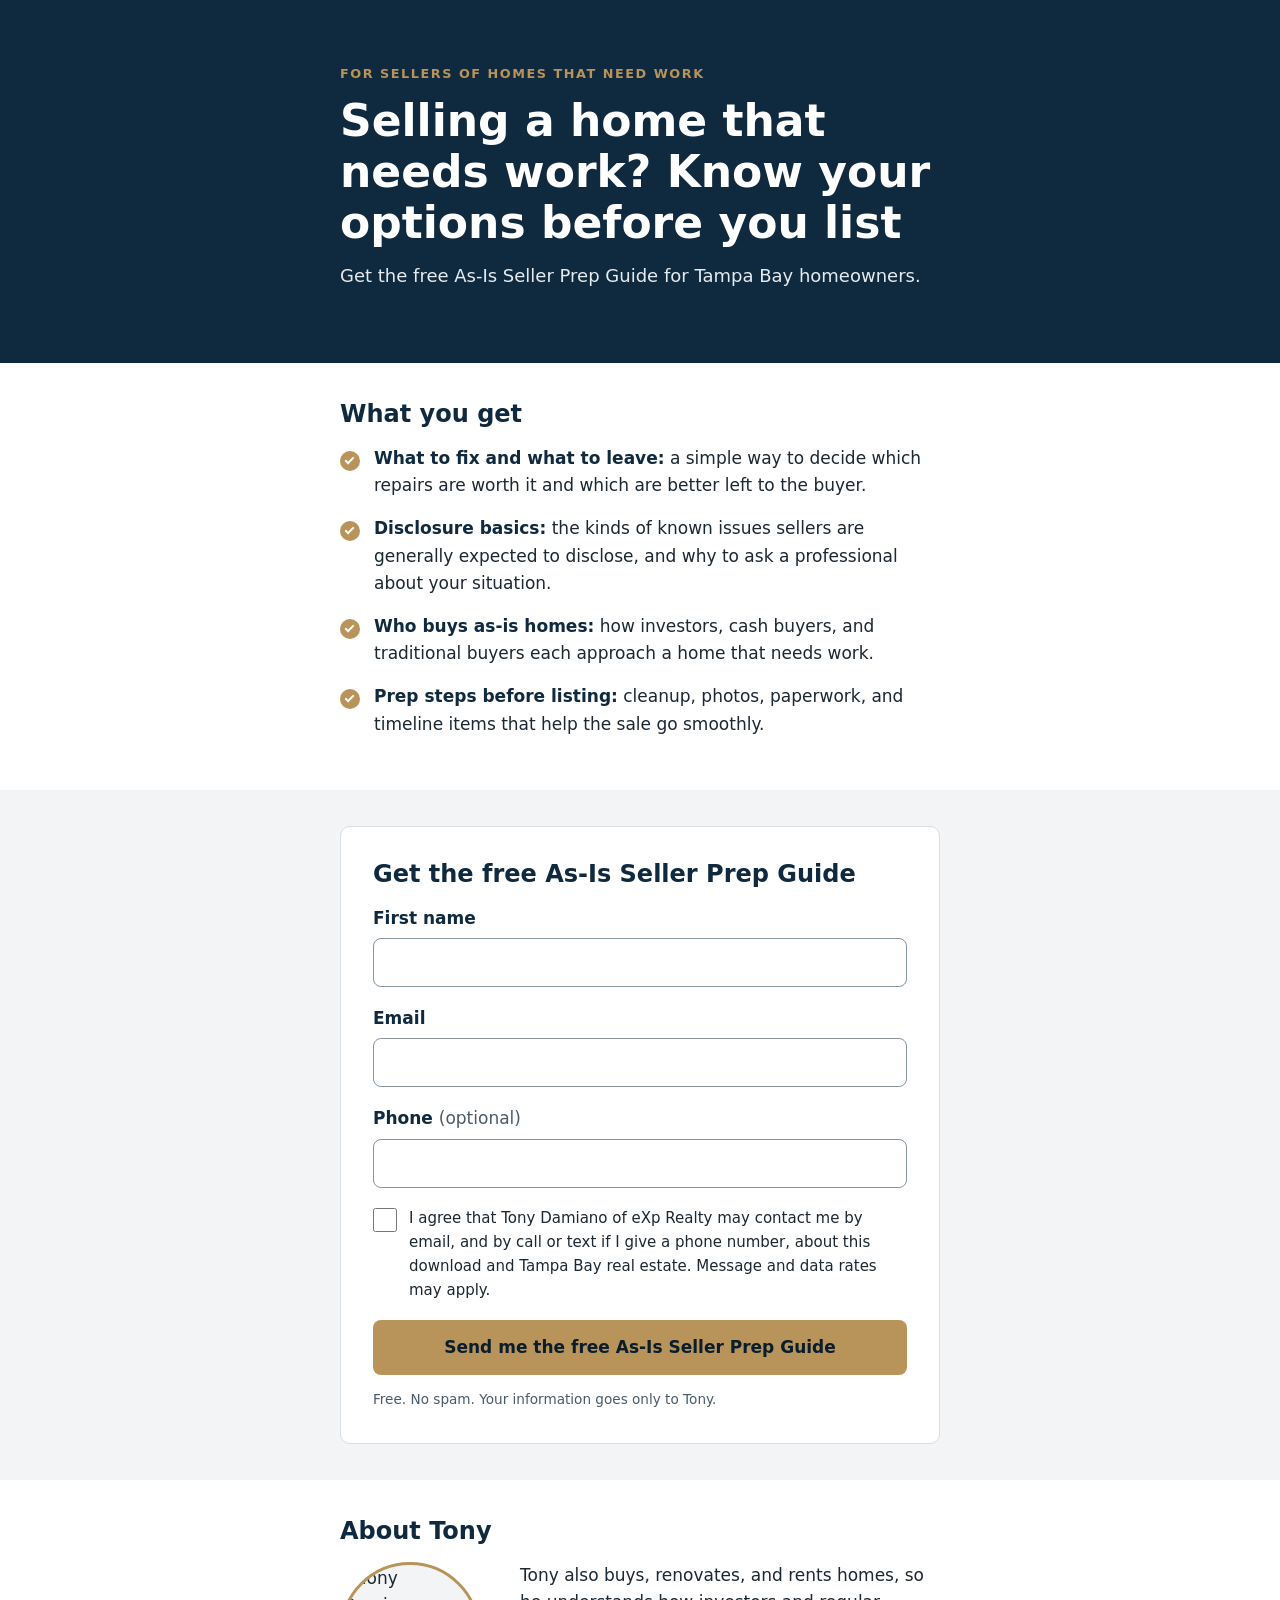
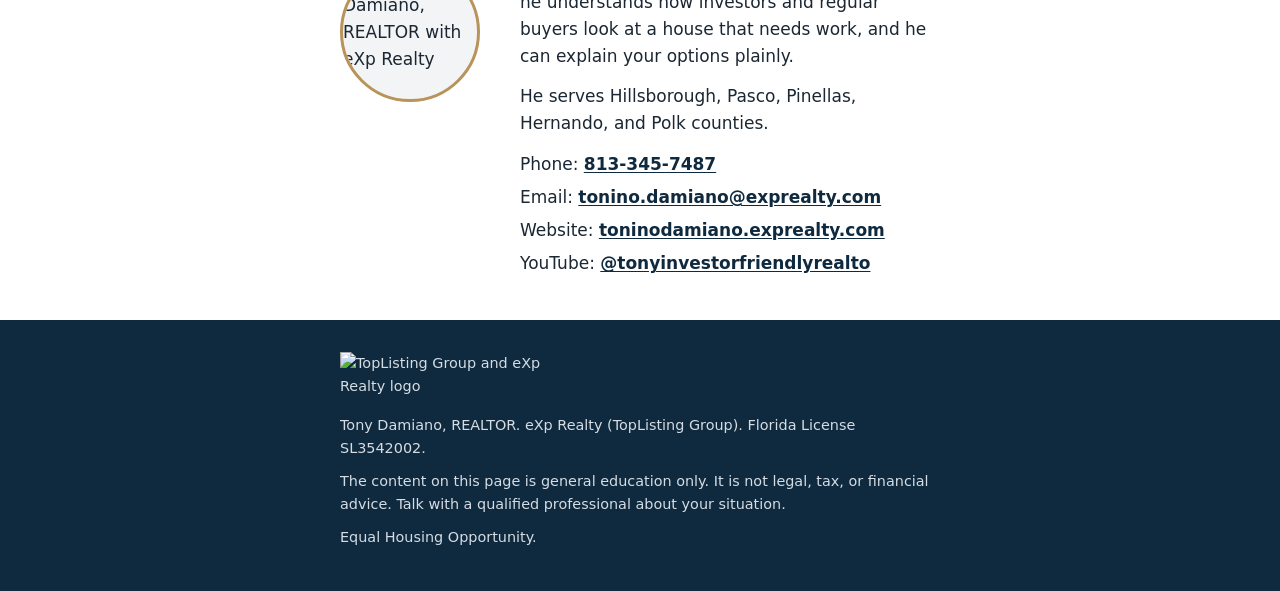
==== as-is.html @ b08cdbb0 "Add four mobile-first lead magnet landing pages, shared styles, config, and README Co-Authored-By: C" ====
<!DOCTYPE html>
<html lang="en">
<head>
<meta charset="utf-8">
<meta name="viewport" content="width=device-width, initial-scale=1">
<title>As-Is Seller Prep Guide | Tony Damiano, eXp Realty</title>
<meta name="description" content="Free As-Is Seller Prep Guide for Tampa Bay homeowners selling a house that needs work, from Tony Damiano, eXp Realty.">
<meta name="theme-color" content="#0F2A3F">
<link rel="stylesheet" href="styles.css">
</head>
<body>
<a class="skip" href="#signup">Skip to the sign-up form</a>

<header class="hero">
  <div class="wrap">
    <p class="eyebrow">For sellers of homes that need work</p>
    <h1>Selling a home that needs work? Know your options before you list</h1>
    <p class="sub">Get the free As-Is Seller Prep Guide for Tampa Bay homeowners.</p>
  </div>
</header>

<main>
  <section class="gets" aria-labelledby="gets-h">
    <div class="wrap">
      <h2 id="gets-h">What you get</h2>
      <ul>
        <li><strong>What to fix and what to leave:</strong> a simple way to decide which repairs are worth it and which are better left to the buyer.</li>
        <li><strong>Disclosure basics:</strong> the kinds of known issues sellers are generally expected to disclose, and why to ask a professional about your situation.</li>
        <li><strong>Who buys as-is homes:</strong> how investors, cash buyers, and traditional buyers each approach a home that needs work.</li>
        <li><strong>Prep steps before listing:</strong> cleanup, photos, paperwork, and timeline items that help the sale go smoothly.</li>
      </ul>
    </div>
  </section>

  <section class="signup" id="signup" aria-labelledby="signup-h">
    <div class="wrap">
      <div class="card">
        <div id="form-area">
          <h2 id="signup-h">Get the free As-Is Seller Prep Guide</h2>
          <p id="error" class="error" role="alert" hidden>
            Sorry, something went wrong and we could not send your request. Please call or text Tony at
            <a href="tel:+18133457487">813-345-7487</a> or email
            <a href="mailto:tonino.damiano@exprealty.com">tonino.damiano@exprealty.com</a> and he will send it to you.
          </p>
          <form id="lead-form" method="post" novalidate>
            <div class="field">
              <label for="first_name">First name</label>
              <input type="text" id="first_name" name="first_name" autocomplete="given-name" required>
            </div>
            <div class="field">
              <label for="email">Email</label>
              <input type="email" id="email" name="email" autocomplete="email" inputmode="email" required>
            </div>
            <div class="field">
              <label for="phone">Phone <span class="opt">(optional)</span></label>
              <input type="tel" id="phone" name="phone" autocomplete="tel" inputmode="tel">
            </div>
            <div class="field consent">
              <input type="checkbox" id="consent" name="consent" value="yes" required>
              <label for="consent">I agree that Tony Damiano of eXp Realty may contact me by email, and by call or text if I give a phone number, about this download and Tampa Bay real estate. Message and data rates may apply.</label>
            </div>
            <input type="hidden" name="lead_magnet" value="As-Is Seller Prep Guide">
            <input type="hidden" id="source" name="source" value="direct">
            <div class="hp" aria-hidden="true">
              <label for="company">Leave this field empty</label>
              <input type="text" id="company" name="company" tabindex="-1" autocomplete="off">
            </div>
            <button class="btn" type="submit" id="submit-btn">Send me the free As-Is Seller Prep Guide</button>
            <p class="fine">Free. No spam. Your information goes only to Tony.</p>
            <noscript><p class="error">This form needs JavaScript. Please call or text Tony at <a href="tel:+18133457487">813-345-7487</a> and he will send it to you.</p></noscript>
          </form>
        </div>
        <div id="thanks" class="thanks" role="status" tabindex="-1" hidden>
          <h3>Thank you, <span id="thanks-name">friend</span>!</h3>
          <p>Your free As-Is Seller Prep Guide is on its way. Check your email in the next few minutes, and look in your spam or promotions folder if you do not see it.</p>
          <p>Questions? Call or text Tony at <a href="tel:+18133457487">813-345-7487</a>.</p>
        </div>
      </div>
    </div>
  </section>

  <section class="about" aria-labelledby="about-h">
    <div class="wrap">
      <h2 id="about-h">About Tony</h2>
      <div class="about-grid">
        <img class="photo" src="assets/tony.jpg" width="160" height="160" alt="Tony Damiano, REALTOR with eXp Realty" loading="lazy">
        <div>
          <p>Tony also buys, renovates, and rents homes, so he understands how investors and regular buyers look at a house that needs work, and he can explain your options plainly.</p>
          <p>He serves Hillsborough, Pasco, Pinellas, Hernando, and Polk counties.</p>
          <ul class="contact">
            <li>Phone: <a href="tel:+18133457487">813-345-7487</a></li>
            <li>Email: <a href="mailto:tonino.damiano@exprealty.com">tonino.damiano@exprealty.com</a></li>
            <li>Website: <a href="https://toninodamiano.exprealty.com">toninodamiano.exprealty.com</a></li>
            <li>YouTube: <a href="https://www.youtube.com/@tonyinvestorfriendlyrealto">@tonyinvestorfriendlyrealto</a></li>
          </ul>
        </div>
      </div>
    </div>
  </section>
</main>

<footer>
  <div class="wrap">
    <img class="logo" src="assets/logo-toplisting-exp.png" alt="TopListing Group and eXp Realty logo" loading="lazy">
    <p>Tony Damiano, REALTOR. eXp Realty (TopListing Group). Florida License SL3542002.</p>
    <p>The content on this page is general education only. It is not legal, tax, or financial advice. Talk with a qualified professional about your situation.</p>
    <p>Equal Housing Opportunity.</p>
  </div>
</footer>

<script src="config.js"></script>
<script>
(function () {
  var KEY = "asis";
  var form = document.getElementById("lead-form");
  var btn = document.getElementById("submit-btn");
  var err = document.getElementById("error");
  var area = document.getElementById("form-area");
  var thanks = document.getElementById("thanks");

  // Lead source from the link, for example ?src=instagram
  try {
    var src = new URLSearchParams(window.location.search).get("src");
    if (src) document.getElementById("source").value = src.slice(0, 60);
  } catch (e) {}

  function showError() {
    err.hidden = false;
    err.scrollIntoView({ behavior: "smooth", block: "center" });
  }

  form.addEventListener("submit", function (ev) {
    ev.preventDefault();
    err.hidden = true;
    if (!form.checkValidity()) { form.reportValidity(); return; }
    if (form.company.value) return; // spam trap

    var endpoint = (window.FORM_ENDPOINTS || {})[KEY];
    if (!endpoint || endpoint.indexOf("REPLACE-ME") !== -1) { showError(); return; }

    var data = new FormData(form);
    data.delete("company");
    data.append("page_url", window.location.href.split("?")[0]);
    btn.disabled = true;
    var label = btn.textContent;
    btn.textContent = "Sending...";

    fetch(endpoint, { method: "POST", body: data, headers: { "Accept": "application/json" } })
      .then(function (res) {
        if (!res.ok) throw new Error("Bad response");
        document.getElementById("thanks-name").textContent = form.first_name.value.trim() || "friend";
        area.hidden = true;
        thanks.hidden = false;
        thanks.focus();
      })
      .catch(function () {
        btn.disabled = false;
        btn.textContent = label;
        showError();
      });
  });
})();
</script>
</body>
</html>
---- styles.css ----
/* Tony Damiano landing pages: shared stylesheet. Mobile first. */
:root {
  --navy: #0F2A3F;
  --navy-dark: #0A1D2C;
  --gold: #B8935A;
  --gold-dark: #8A6A38;
  --white: #FFFFFF;
  --gray: #F3F4F6;
  --gray-line: #D9DEE3;
  --text: #1B2733;
  --radius: 10px;
}
*, *::before, *::after { box-sizing: border-box; }
html { -webkit-text-size-adjust: 100%; }
body {
  margin: 0;
  font-family: system-ui, -apple-system, "Segoe UI", Roboto, Helvetica, Arial, sans-serif;
  font-size: 1.0625rem;
  line-height: 1.6;
  color: var(--text);
  background: var(--white);
}
img { max-width: 100%; height: auto; display: block; }
a { color: var(--navy); text-underline-offset: 2px; }
a:hover { color: var(--gold-dark); }
:focus-visible { outline: 3px solid var(--gold); outline-offset: 2px; }
.wrap { width: 100%; max-width: 640px; margin: 0 auto; padding: 0 20px; }

.skip { position: absolute; left: -999px; top: 0; background: var(--white); color: var(--navy); padding: 10px 14px; z-index: 10; }
.skip:focus { left: 8px; top: 8px; }

/* Hero */
.hero { background: var(--navy); color: var(--white); padding: 40px 0 48px; }
.eyebrow { margin: 0 0 12px; font-size: .8rem; letter-spacing: .12em; text-transform: uppercase; color: var(--gold); font-weight: 700; }
.hero h1 { margin: 0 0 14px; font-size: 2rem; line-height: 1.15; }
.hero .sub { margin: 0; font-size: 1.125rem; color: #E6EBF0; }

/* Sections */
section { padding: 36px 0; }
h2 { margin: 0 0 16px; font-size: 1.5rem; line-height: 1.25; color: var(--navy); }
.gets { background: var(--white); }
.gets ul { list-style: none; margin: 0; padding: 0; }
.gets li { position: relative; padding: 0 0 16px 34px; }
.gets li::before {
  content: ""; position: absolute; left: 0; top: .35em; width: 20px; height: 20px;
  border-radius: 50%; background: var(--gold);
}
.gets li::after {
  content: ""; position: absolute; left: 7px; top: calc(.35em + 4px); width: 5px; height: 9px;
  border: solid var(--white); border-width: 0 2px 2px 0; transform: rotate(45deg);
}
.gets strong { color: var(--navy); }

/* Form */
.signup { background: var(--gray); }
.card { background: var(--white); border: 1px solid var(--gray-line); border-radius: var(--radius); padding: 24px 20px; }
.field { margin-bottom: 18px; }
label { display: block; margin-bottom: 6px; font-weight: 600; color: var(--navy); }
.opt { font-weight: 400; color: #4B5A68; }
input[type="text"], input[type="email"], input[type="tel"] {
  width: 100%; min-height: 48px; padding: 10px 12px; font: inherit; color: var(--text);
  border: 1.5px solid #8794A1; border-radius: 8px; background: var(--white);
}
input[type="text"]:focus, input[type="email"]:focus, input[type="tel"]:focus { border-color: var(--navy); }
.consent { display: flex; gap: 12px; align-items: flex-start; font-size: .9375rem; }
.consent input { width: 24px; height: 24px; margin: 2px 0 0; flex: none; accent-color: var(--navy); }
.consent label { font-weight: 400; color: var(--text); margin: 0; }
.btn {
  display: block; width: 100%; min-height: 54px; padding: 14px 18px; border: 0; border-radius: 8px;
  font: inherit; font-weight: 700; font-size: 1.0625rem; cursor: pointer;
  background: var(--gold); color: var(--navy-dark);
}
.btn:hover { background: #C9A56C; }
.btn[disabled] { opacity: .65; cursor: wait; }
.fine { margin: 14px 0 0; font-size: .85rem; color: #4B5A68; }
.error { margin: 0 0 16px; padding: 12px 14px; border-radius: 8px; background: #FDECEC; border: 1px solid #C0392B; color: #6B1A12; }
.error a { color: #6B1A12; font-weight: 700; }
.thanks { text-align: center; padding: 8px 0; }
.thanks h3 { margin: 0 0 10px; font-size: 1.5rem; color: var(--navy); }
.hp { position: absolute; left: -9999px; width: 1px; height: 1px; overflow: hidden; }
[hidden] { display: none !important; }

/* About */
.about-grid { display: grid; gap: 20px; align-items: start; }
.about img.photo { width: 140px; height: 140px; object-fit: cover; border-radius: 50%; border: 3px solid var(--gold); background: var(--gray); }
.about p { margin: 0 0 12px; }
.contact { list-style: none; margin: 14px 0 0; padding: 0; }
.contact li { margin-bottom: 6px; }
.contact a { font-weight: 600; }

/* Footer */
footer { background: var(--navy); color: #D5DCE3; padding: 32px 0; font-size: .9rem; }
footer a { color: var(--white); }
.logo { max-width: 220px; margin-bottom: 16px; min-height: 40px; }
footer p { margin: 0 0 10px; }

/* Index page */
.links { list-style: none; padding: 0; margin: 0; display: grid; gap: 12px; }
.links a { display: block; padding: 16px; border: 1px solid var(--gray-line); border-radius: var(--radius); text-decoration: none; font-weight: 600; background: var(--white); }
.links a span { display: block; font-weight: 400; color: #4B5A68; font-size: .95rem; }

@media (min-width: 640px) {
  .hero { padding: 64px 0 72px; }
  .hero h1 { font-size: 2.75rem; }
  .card { padding: 32px; }
  .about-grid { grid-template-columns: 160px 1fr; }
}
@media (prefers-reduced-motion: reduce) { * { scroll-behavior: auto !important; } }
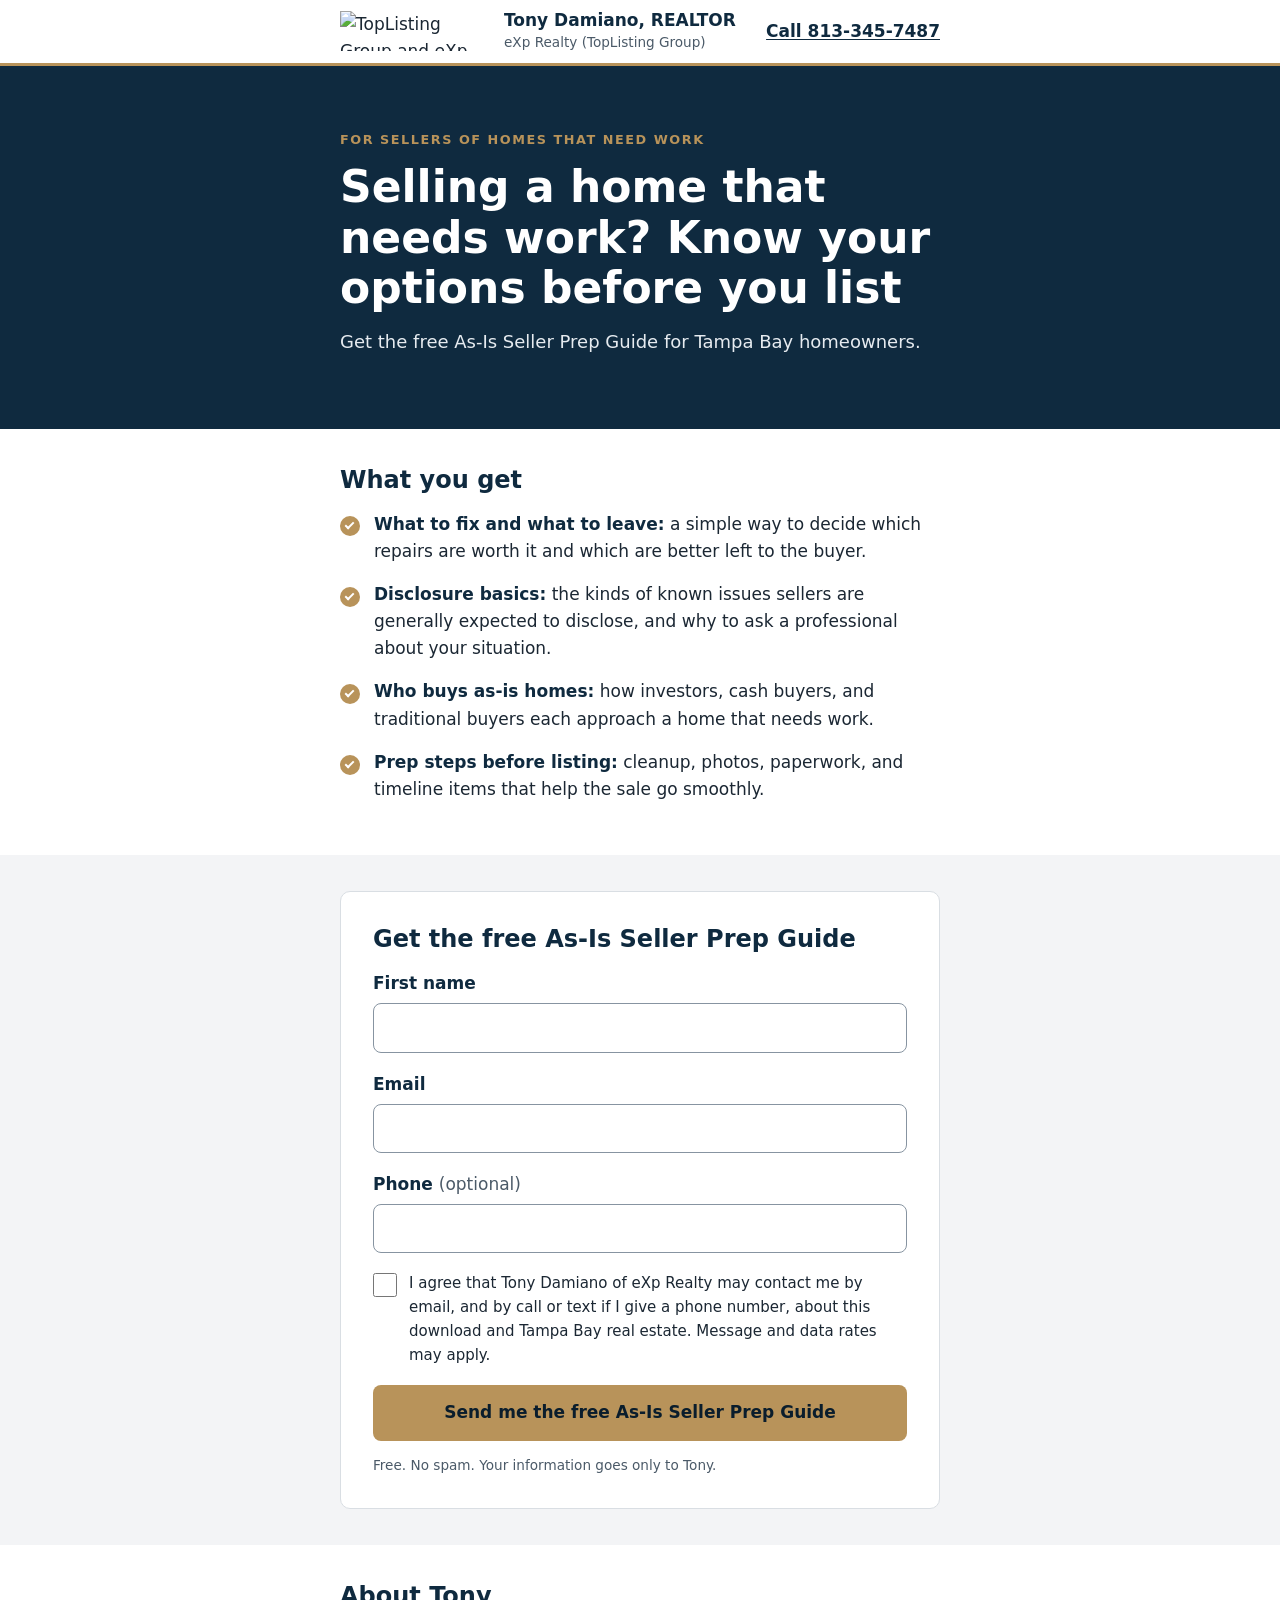
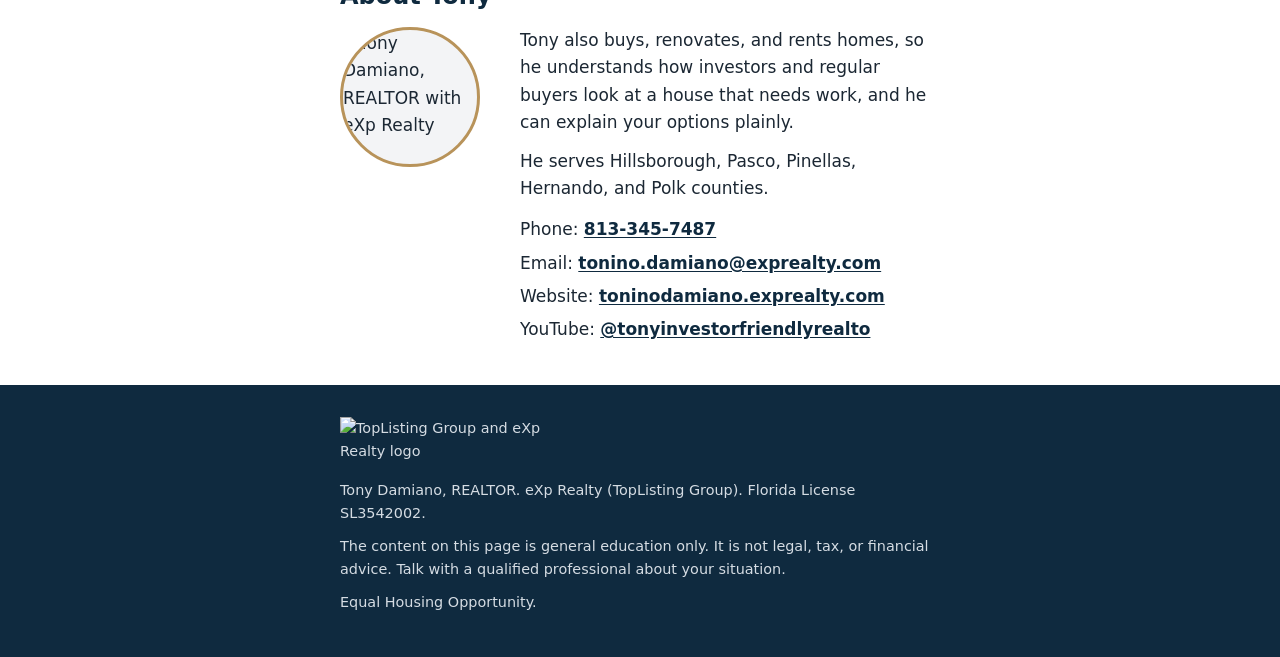
==== commit a80d8f07: "Add header bar with agent name and eXp logo above the fold Co-Authored-By: Claude Sonnet 5.5 <norepl" ====
--- a/as-is.html
+++ b/as-is.html
@@ -10,6 +10,14 @@
 </head>
 <body>
 <a class="skip" href="#signup">Skip to the sign-up form</a>
+
+<div class="topbar">
+  <div class="wrap topbar-inner">
+    <img class="topbar-logo" src="assets/logo-toplisting-exp.png" alt="TopListing Group and eXp Realty logo" width="150" height="40">
+    <p class="topbar-name"><strong>Tony Damiano, REALTOR</strong><span>eXp Realty (TopListing Group)</span></p>
+    <a class="topbar-call" href="tel:+18133457487">Call 813-345-7487</a>
+  </div>
+</div>
 
 <header class="hero">
   <div class="wrap">
--- a/styles.css
+++ b/styles.css
@@ -28,6 +28,15 @@
 
 .skip { position: absolute; left: -999px; top: 0; background: var(--white); color: var(--navy); padding: 10px 14px; z-index: 10; }
 .skip:focus { left: 8px; top: 8px; }
+
+/* Top bar: agent name and eXp logo above the fold */
+.topbar { background: var(--white); border-bottom: 3px solid var(--gold); padding: 10px 0; }
+.topbar-inner { display: flex; flex-wrap: wrap; align-items: center; gap: 8px 14px; }
+.topbar-logo { height: 40px; width: auto; max-width: 150px; object-fit: contain; }
+.topbar-name { margin: 0; line-height: 1.25; flex: 1 1 160px; color: var(--navy); }
+.topbar-name strong { display: block; }
+.topbar-name span { font-size: .85rem; color: #4B5A68; }
+.topbar-call { font-weight: 700; color: var(--navy); white-space: nowrap; }
 
 /* Hero */
 .hero { background: var(--navy); color: var(--white); padding: 40px 0 48px; }
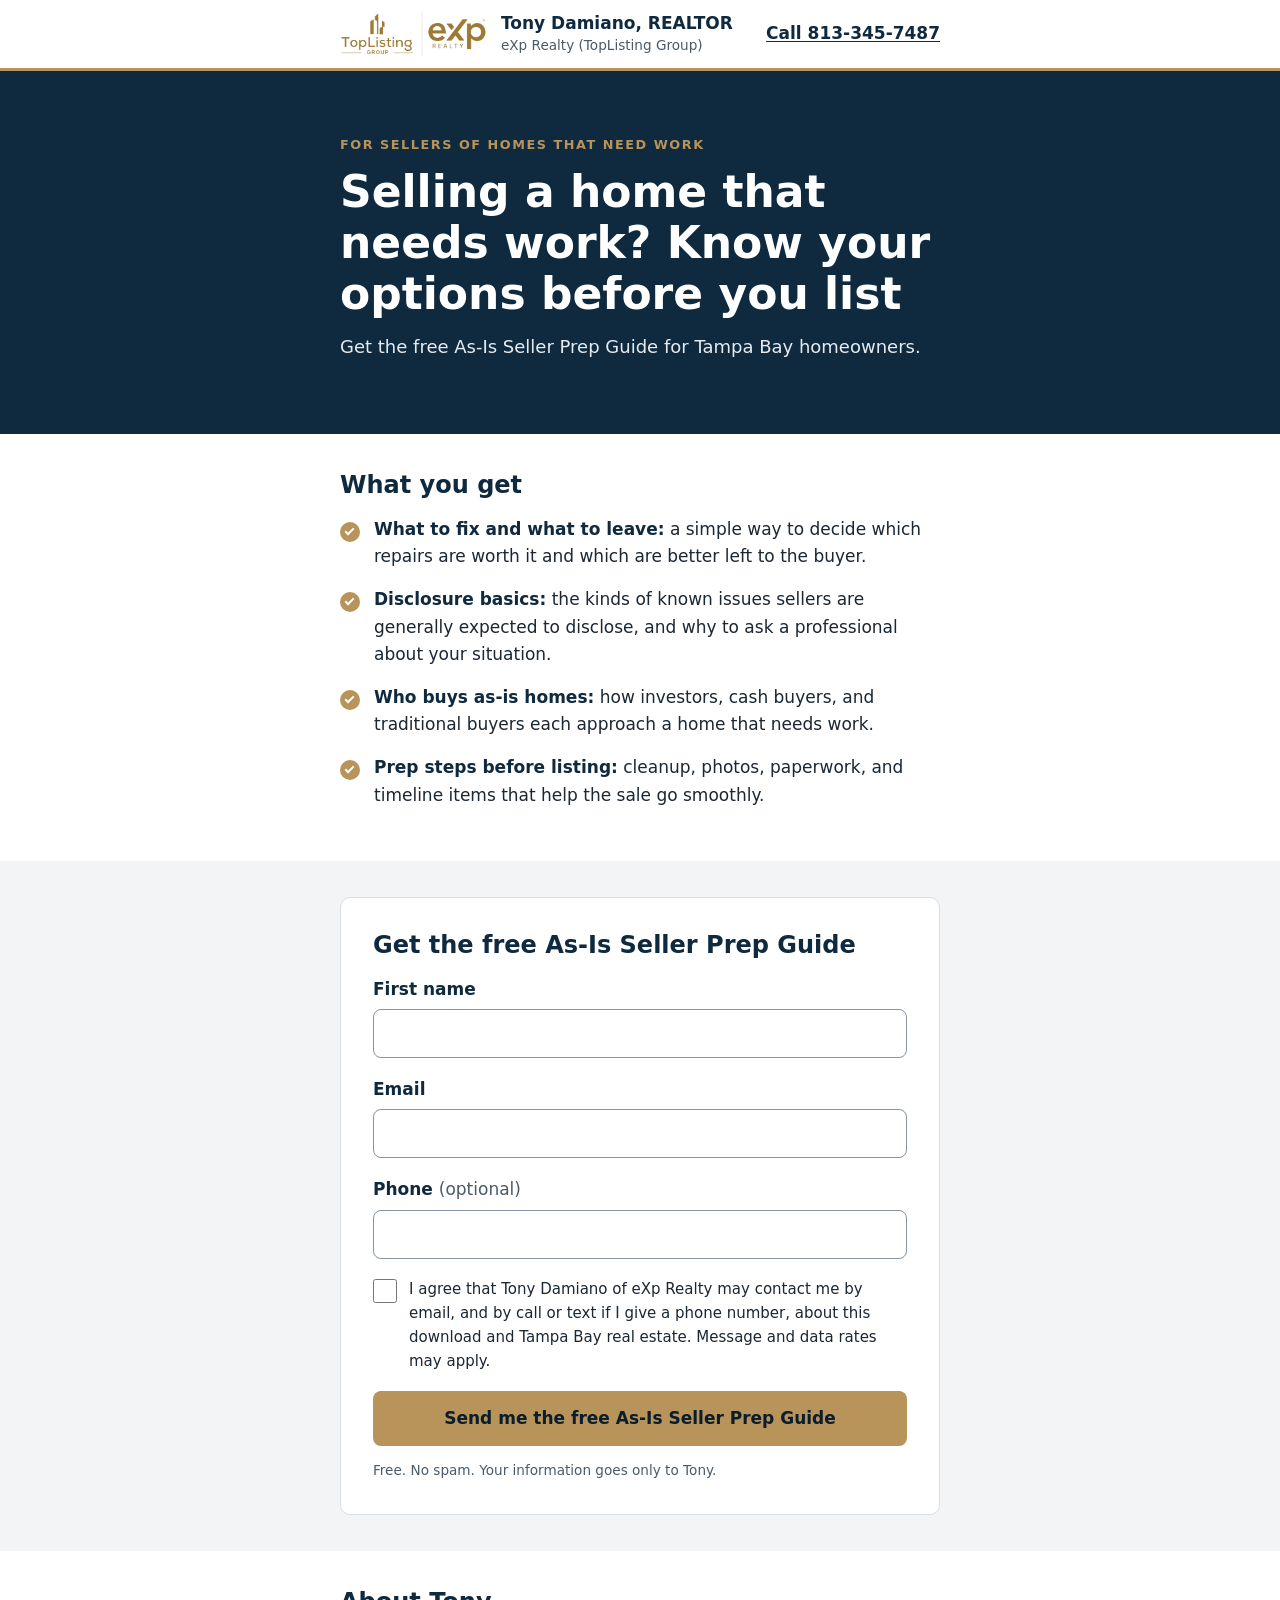
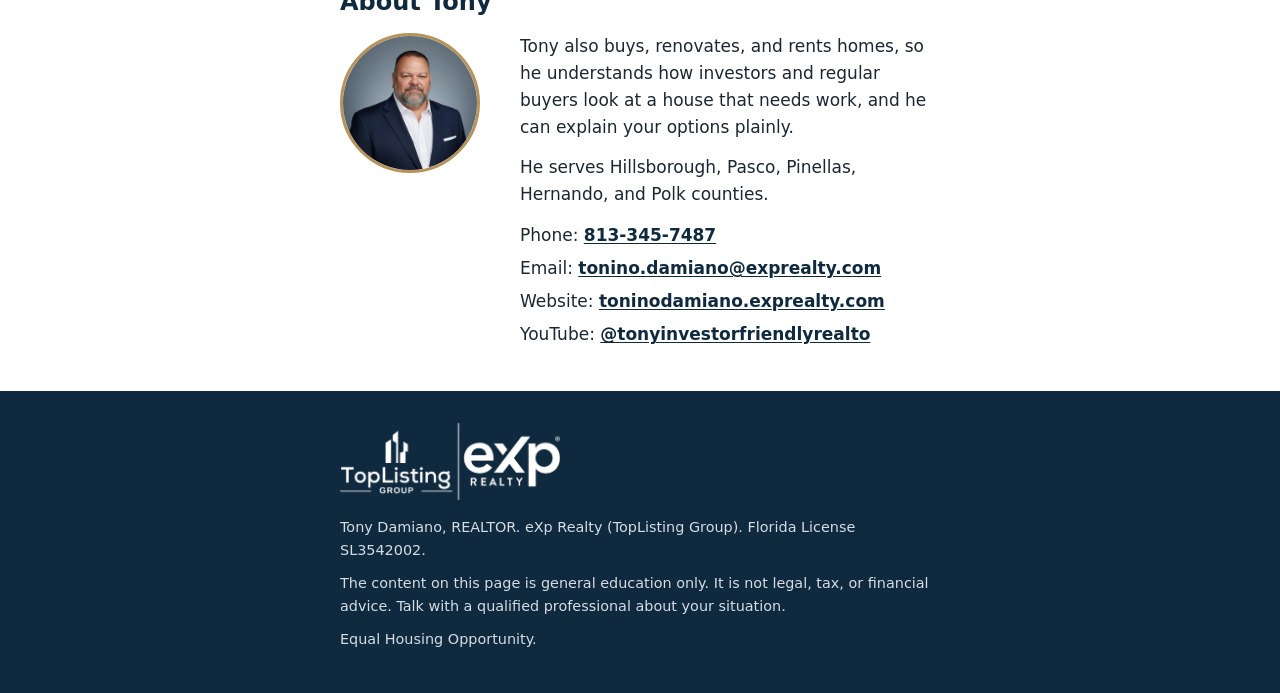
==== commit 7948700e: "Add logo, white footer logo, and Tony's photo Co-Authored-By: Claude Sonnet 5.5 <noreply@anthropic.c" ====
--- a/as-is.html
+++ b/as-is.html
@@ -13,7 +13,7 @@
 
 <div class="topbar">
   <div class="wrap topbar-inner">
-    <img class="topbar-logo" src="assets/logo-toplisting-exp.png" alt="TopListing Group and eXp Realty logo" width="150" height="40">
+    <img class="topbar-logo" src="assets/logo-toplisting-exp.png" alt="TopListing Group and eXp Realty logo" width="147" height="48">
     <p class="topbar-name"><strong>Tony Damiano, REALTOR</strong><span>eXp Realty (TopListing Group)</span></p>
     <a class="topbar-call" href="tel:+18133457487">Call 813-345-7487</a>
   </div>
@@ -109,7 +109,7 @@
 
 <footer>
   <div class="wrap">
-    <img class="logo" src="assets/logo-toplisting-exp.png" alt="TopListing Group and eXp Realty logo" loading="lazy">
+    <img class="logo" src="assets/logo-white.png" width="220" height="77" alt="TopListing Group and eXp Realty logo" loading="lazy">
     <p>Tony Damiano, REALTOR. eXp Realty (TopListing Group). Florida License SL3542002.</p>
     <p>The content on this page is general education only. It is not legal, tax, or financial advice. Talk with a qualified professional about your situation.</p>
     <p>Equal Housing Opportunity.</p>
--- a/styles.css
+++ b/styles.css
@@ -32,7 +32,7 @@
 /* Top bar: agent name and eXp logo above the fold */
 .topbar { background: var(--white); border-bottom: 3px solid var(--gold); padding: 10px 0; }
 .topbar-inner { display: flex; flex-wrap: wrap; align-items: center; gap: 8px 14px; }
-.topbar-logo { height: 40px; width: auto; max-width: 150px; object-fit: contain; }
+.topbar-logo { height: 48px; width: auto; max-width: 170px; object-fit: contain; }
 .topbar-name { margin: 0; line-height: 1.25; flex: 1 1 160px; color: var(--navy); }
 .topbar-name strong { display: block; }
 .topbar-name span { font-size: .85rem; color: #4B5A68; }
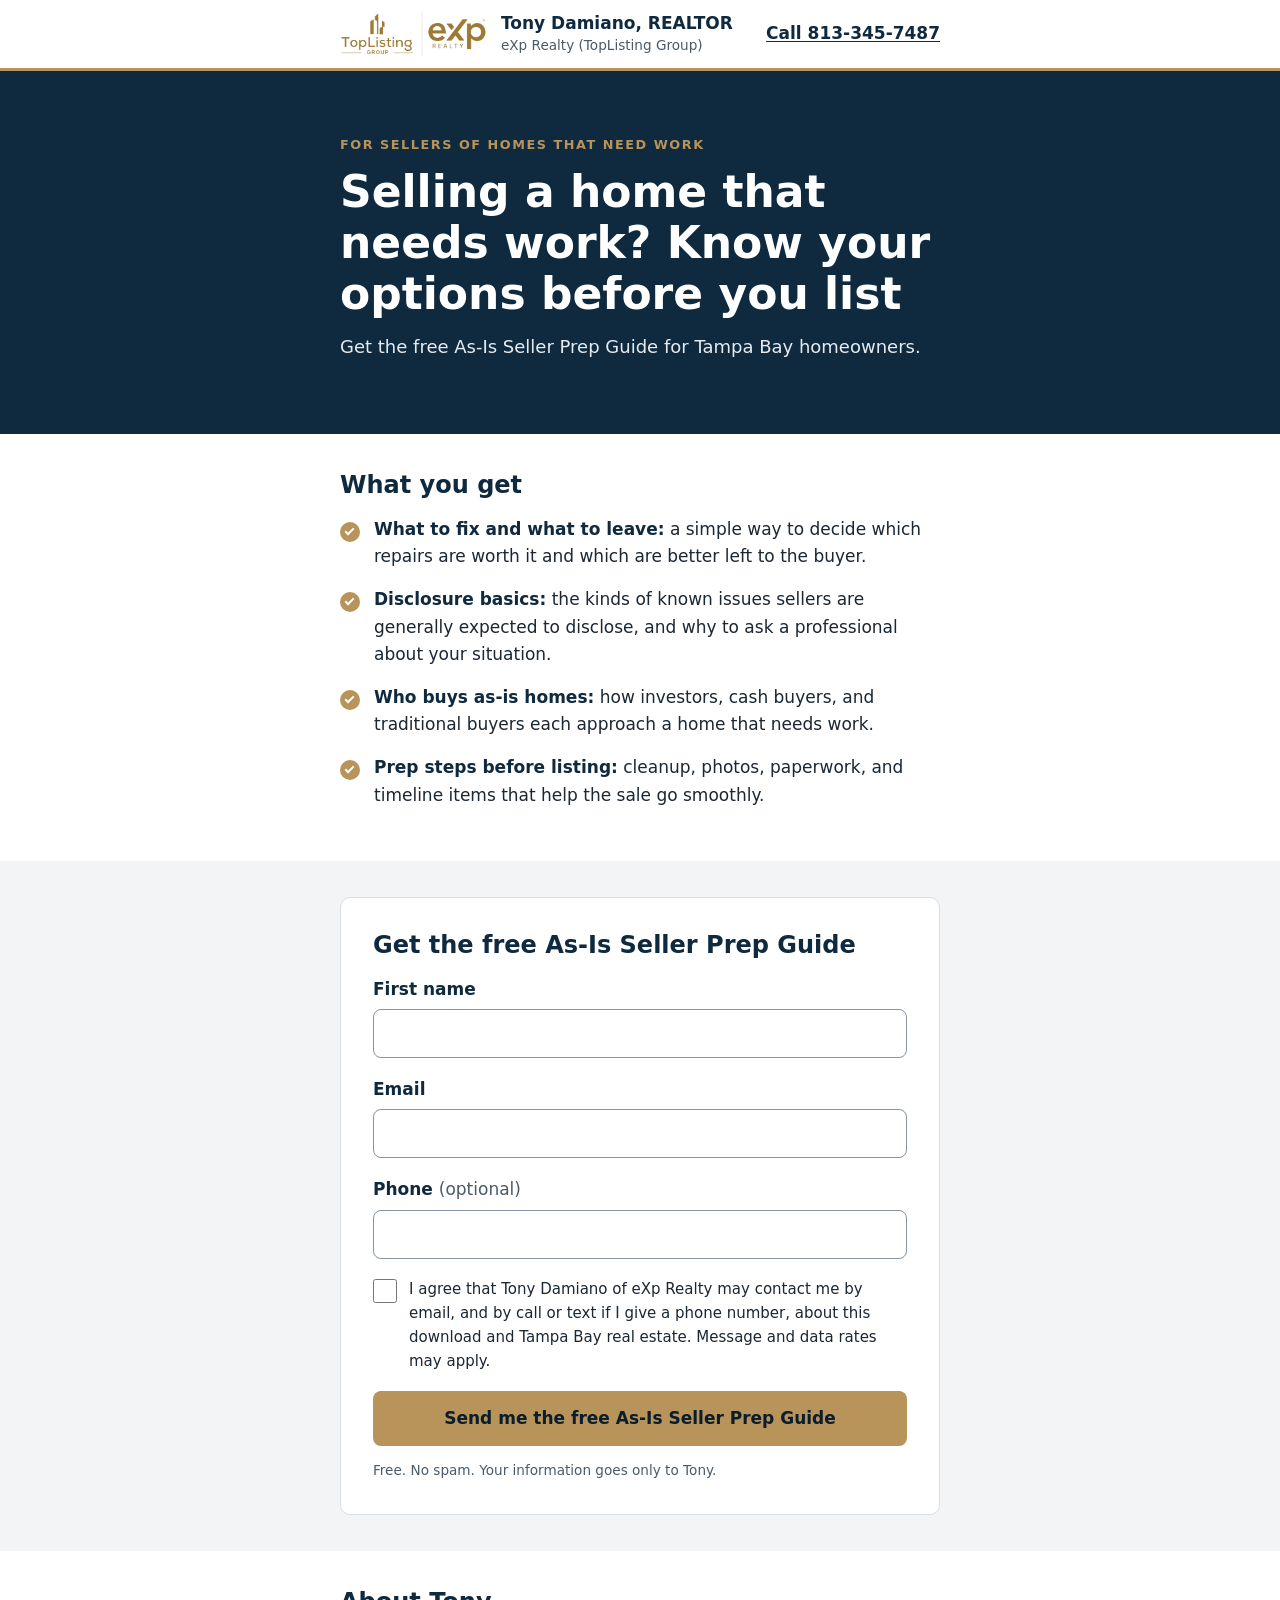
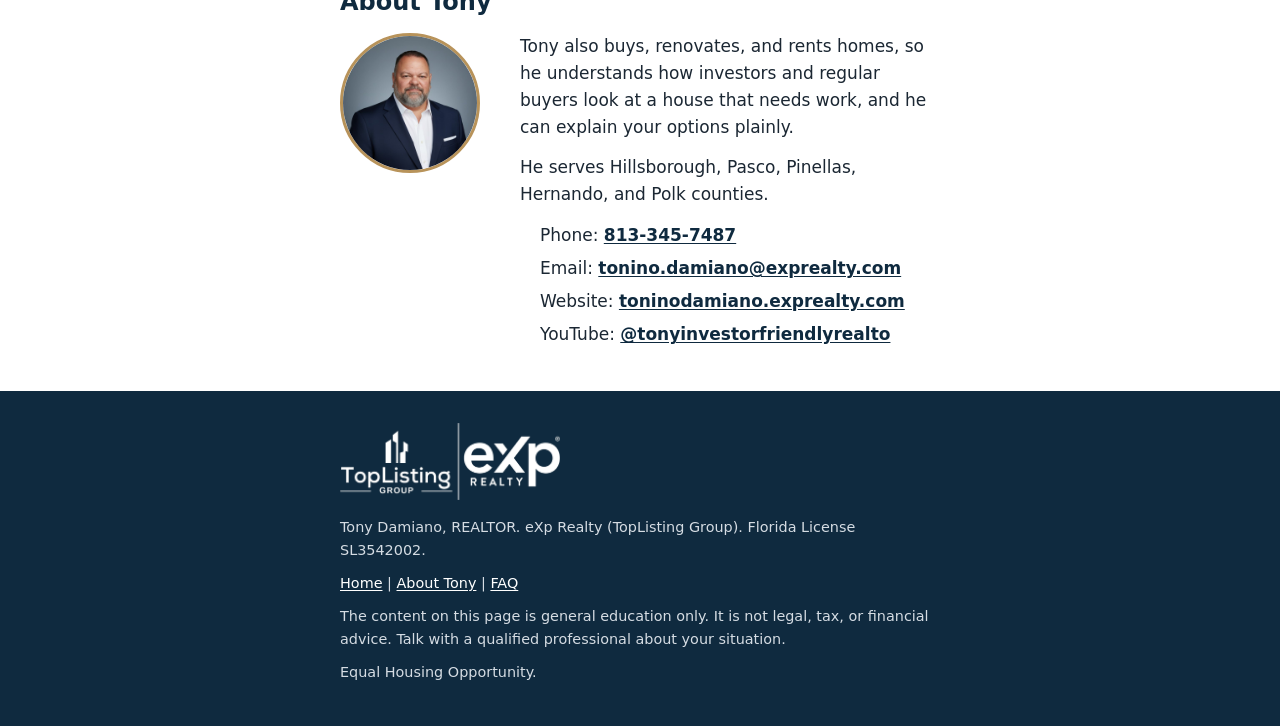
==== commit d7810085: "Add public home page, About and FAQ pages with schema, sitemap, and footer links Co-Authored-By: Cla" ====
--- a/as-is.html
+++ b/as-is.html
@@ -68,6 +68,7 @@
               <label for="consent">I agree that Tony Damiano of eXp Realty may contact me by email, and by call or text if I give a phone number, about this download and Tampa Bay real estate. Message and data rates may apply.</label>
             </div>
             <input type="hidden" name="lead_magnet" value="As-Is Seller Prep Guide">
+            <input type="hidden" name="tag" value="asis-seller-guide">
             <input type="hidden" id="source" name="source" value="direct">
             <div class="hp" aria-hidden="true">
               <label for="company">Leave this field empty</label>
@@ -111,6 +112,7 @@
   <div class="wrap">
     <img class="logo" src="assets/logo-white.png" width="220" height="77" alt="TopListing Group and eXp Realty logo" loading="lazy">
     <p>Tony Damiano, REALTOR. eXp Realty (TopListing Group). Florida License SL3542002.</p>
+    <p><a href="index.html">Home</a> | <a href="about.html">About Tony</a> | <a href="faq.html">FAQ</a></p>
     <p>The content on this page is general education only. It is not legal, tax, or financial advice. Talk with a qualified professional about your situation.</p>
     <p>Equal Housing Opportunity.</p>
   </div>
@@ -153,9 +155,16 @@
     var label = btn.textContent;
     btn.textContent = "Sending...";
 
-    fetch(endpoint, { method: "POST", body: data, headers: { "Accept": "application/json" } })
+    // Zapier catch hooks do not send browser-readable replies, so use no-cors for them.
+    // In that case a sent request counts as success; only network failures show the error.
+    var isZapier = endpoint.indexOf("hooks.zapier.com") !== -1;
+    var opts = { method: "POST", body: new URLSearchParams(data) };
+    if (isZapier) opts.mode = "no-cors";
+    else opts.headers = { "Accept": "application/json" };
+
+    fetch(endpoint, opts)
       .then(function (res) {
-        if (!res.ok) throw new Error("Bad response");
+        if (!isZapier && !res.ok) throw new Error("Bad response");
         document.getElementById("thanks-name").textContent = form.first_name.value.trim() || "friend";
         area.hidden = true;
         thanks.hidden = false;
--- a/styles.css
+++ b/styles.css
@@ -115,3 +115,16 @@
   .about-grid { grid-template-columns: 160px 1fr; }
 }
 @media (prefers-reduced-motion: reduce) { * { scroll-behavior: auto !important; } }
+
+/* Home page checklist picker, FAQ, and about pages */
+.picks { list-style: none; margin: 0; padding: 0; display: grid; gap: 14px; }
+.pick { display: block; padding: 18px; border: 2px solid var(--gray-line); border-radius: var(--radius); background: var(--white); text-decoration: none; color: var(--text); }
+.pick:hover { border-color: var(--gold); }
+.pick strong { display: block; font-size: 1.2rem; color: var(--navy); }
+.pick em { display: block; color: var(--gold-dark); font-style: normal; font-weight: 600; margin: 2px 0 8px; }
+.pick span { display: block; margin-bottom: 12px; }
+.pick b { display: inline-block; background: var(--gold); color: var(--navy-dark); padding: 10px 16px; border-radius: 8px; }
+.faq h3 { margin: 22px 0 6px; font-size: 1.15rem; color: var(--navy); }
+.faq p { margin: 0 0 8px; }
+.about ul { padding-left: 20px; }
+@media (min-width: 640px) { .picks { grid-template-columns: 1fr 1fr; } }
